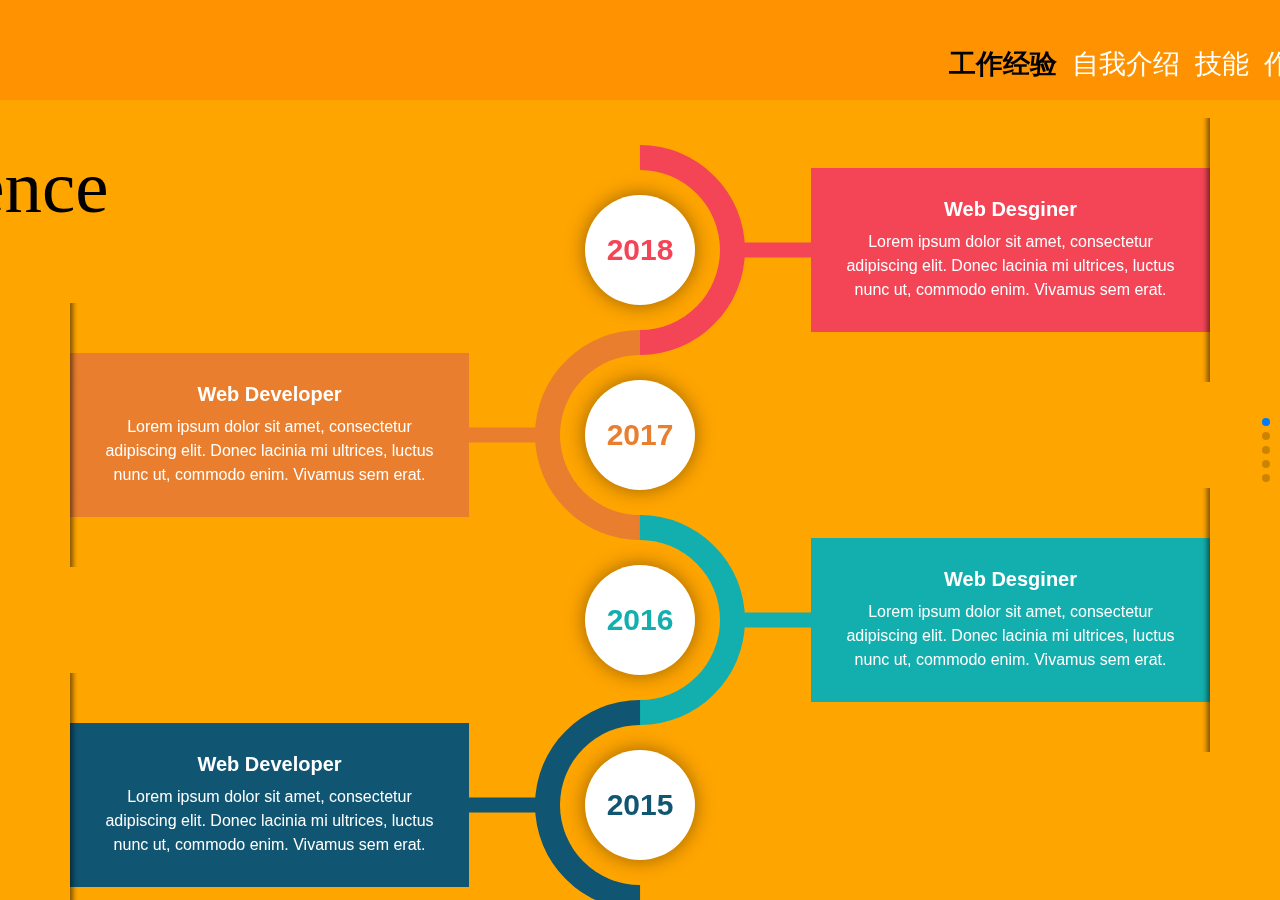
==== index.html @ 0340522d "test" ====
<!DOCTYPE html>
<html lang="en">
<head>
	<meta charset="UTF-8">
	<title>Document</title>
	<script src="https://cdn.bootcss.com/jquery/3.2.1/jquery.slim.min.js" integrity="sha384-KJ3o2DKtIkvYIK3UENzmM7KCkRr/rE9/Qpg6aAZGJwFDMVNA/GpGFF93hXpG5KkN" crossorigin="anonymous"></script>
	<link rel="stylesheet" href="./css/bootstrap.min.css">
	<link rel="stylesheet" href="./css/swiper.min.css">
	<script src="../../Desktop/resume/lib/swiper.min.js"></script>
	<script src="./lib/TweenMax.min.js"></script>
  	<link rel="stylesheet" href="https://cdnjs.cloudflare.com/ajax/libs/animate.css/3.5.2/animate.min.css">
	<script src='./lib/wow.js'></script>
	<link rel="stylesheet" type="text/css" href="./css/work.css">
	 <style>
    	html, body {
        position: relative;
        height: 100%;
        list-style: none;
   		 }
   		 body {
        background: #eee;
        font-family: Helvetica Neue, Helvetica, Arial, sans-serif;
        font-size: 14px;
        color:#000;
        margin: 0;
        padding: 0;
    	}
  
		#head{
			background-color: rgba(255, 144, 0, 0.9);
			height: 100px;
			width: 100%;
			position: fixed;
			top: 0;
			z-index: 10;
		}
		.nav{
			left: 73%;
			position: relative;
		}
		li{
			list-style: none;
		}
		.nav-item{
			font-weight: bold;
			font-size: 27px;
			margin-top: 30px;
			color: white;
			float: left;
			margin-left: 15px;
		}
   		 .swiper-container {
        width: 100%;
        height: 100%;
        margin-left: auto;
        margin-right: auto;
   		 }
   		 .swiper-slide {
        text-align: center;
        font-size: 18px;
        background: #fff;
        /* Center slide text vertically */
        display: -webkit-box;
        display: -ms-flexbox;
        display: -webkit-flex;
        display: flex;
        -webkit-box-pack: center;
        -ms-flex-pack: center;
        -webkit-justify-content: center;
        justify-content: center;
        -webkit-box-align: center;
        -ms-flex-align: center;
        -webkit-align-items: center;
        align-items: center;
  		  }
   	 	.swiper-slide{
    	background-color: orange;
   		 }
  		.show-item img{
			width: 300px;
			height: 300px;
		}
		.show-item
		{
			float: left;
			position: relative;
			margin: 5px 65px;
			list-style: none;
		}
		#skills p{
			font-size: 25px;
			font-weight: bold;
			position: relative;
			font-family: "方正姚体";
			margin: 5 auto;
		}
		#contact{
			background-color:rgba(255, 144, 0, 0.9);
		}
		#contact p{
			font-size: 25px;
			font-weight: bold;
			position: relative;
			margin: 50px auto;
		}
		.about{
			width: 150px;
			height: 150px;
			border-radius: 50%;
			background-color: #999;
			left: 43%;
			position: relative;
			margin-bottom: 50px;
		}
		.about img{
			width: 150px;
			height: 150px;
			border-radius: 50%;

		}
		#introduce p{
			margin: 3px;
			font-size: 22px;
			text-align: center;
		}
		#skills .progress {
   		 position: relative;
    	 left: 30%;
   		 height: 24px;
   		 width: 450px;
		}
		h1{		
			font-size: 75px;
			font-family: "方正姚体";
			position: relative;
			left: -700px;
			top: 200px;
		}
		#Experience h1{
			top:120px;
		}
		#skills h1{
			top:-100px;
		}
		#introduce h1{
			top: -100px;
		}
		#production h1{
			top: -100px;
			left: -700px;
		}
		#contact h1{
			top: -200px;
		}
		h2 {
  		font-size: var(--h2-fs);
  		text-align: center;
  		color: var(--primary-clr);
		}

		.letter-wrap {
		  display: inline-block;
		  position: relative;
		}
		
		.letter-wrap * {
		  pointer-events: none;
		}
		
		.letter-wrap__word {
		  display: inline-flex;
		  position: relative;
		  overflow: hidden;
		}
		
		.letter-wrap__char {
		  display: inline-block;
		  position: relative;
		  text-transform: uppercase;
		}
		.letter-wrap__char-inner {
		  display: inline-block;
		}
		.letter-wrap__char-inner:after {
		  content: attr(data-letter);
		  position: absolute;
		  top: 100%;
		  left: 0;
		  color: var(--secondary-clr);
		}
		h2{
			color: white;
		}
		h2:hover{
			color: black;
			font-weight: bolder;
		}
		.bt1{
			color: black;
			font-weight: bold;
		}
		.works-item{
		float: left;
		overflow: hidden;
		}
		.works-item img{
			width: 400px;
			height: 400px;
			margin-left: 50px;
		}
		.works-list{
		position: relative;
		}
    </style>
</head>
<body>
    <!-- Swiper -->
	<div id="head">
		<ul class="nav">
			<li class='nav-item'><h2 class="letter-wrap bt1" data-stagger="-0.065">工作经验</h2></li>
			<li class='nav-item'><h2 class="letter-wrap bt2" data-stagger="-0.065">自我介绍</h2></li>
			<li class='nav-item'><h2 class="letter-wrap bt3" data-stagger="-0.065">技能</h2></li>
			<li class='nav-item'><h2 class="letter-wrap bt4" data-stagger="-0.065">作品</h2></li>
			<li class='nav-item'><h2 class="letter-wrap bt5" data-stagger="-0.065">联系我</h2></li>
		</ul>
	</div>
            <!-- --------------------------------------------------------------------- -->

    <div class="swiper-container swiper-container-vertical a">
        <div class="swiper-wrapper">
            <div class="swiper-slide swiper-slide-active" style="height: 943px; margin-bottom: 30px;">
            	<div class='wrap_item'id="Experience">
				<h1 class="wow tada infinite" data-wow-duration="2s" >Experience</h1>

<div class="demo">
	<div class="container">
		<div class="row">
			<div class="col-md-12">
				<div class="main-timeline">
					<div class="timeline">
						<div class="timeline-icon"><span class="year">2018</span></div>
						<div class="timeline-content">
							<h3 class="title">Web Desginer</h3>
							<p class="description">
								Lorem ipsum dolor sit amet, consectetur adipiscing elit. Donec lacinia mi ultrices, luctus nunc ut, commodo enim. Vivamus sem erat.
							</p>
						</div>
					</div>

					<div class="timeline">
						<div class="timeline-icon"><span class="year">2017</span></div>
						<div class="timeline-content">
							<h3 class="title">Web Developer</h3>
							<p class="description">
								Lorem ipsum dolor sit amet, consectetur adipiscing elit. Donec lacinia mi ultrices, luctus nunc ut, commodo enim. Vivamus sem erat.
							</p>
						</div>
					</div>

					<div class="timeline">
						<div class="timeline-icon"><span class="year">2016</span></div>
						<div class="timeline-content">
							<h3 class="title">Web Desginer</h3>
							<p class="description">
								Lorem ipsum dolor sit amet, consectetur adipiscing elit. Donec lacinia mi ultrices, luctus nunc ut, commodo enim. Vivamus sem erat.
							</p>
						</div>
					</div>

					<div class="timeline">
						<div class="timeline-icon"><span class="year">2015</span></div>
						<div class="timeline-content">
							<h3 class="title">Web Developer</h3>
							<p class="description">
								Lorem ipsum dolor sit amet, consectetur adipiscing elit. Donec lacinia mi ultrices, luctus nunc ut, commodo enim. Vivamus sem erat.
							</p>
						</div>
					</div>
				</div>
			</div>
		</div>
	</div>
</div>
				<!-- <div class='show'>
				<ul class='show-list'>
					<li class='show-item'><img src="https://ss1.bdstatic.com/70cFvXSh_Q1YnxGkpoWK1HF6hhy/it/u=2952651959,1925050860&fm=200&gp=0.jpg" alt=""></li>
					<li class='show-item'><img src="https://ss1.bdstatic.com/70cFvXSh_Q1YnxGkpoWK1HF6hhy/it/u=2952651959,1925050860&fm=200&gp=0.jpg" alt=""></li>
					<li class='show-item'><img src="https://ss1.bdstatic.com/70cFvXSh_Q1YnxGkpoWK1HF6hhy/it/u=2952651959,1925050860&fm=200&gp=0.jpg" alt=""></li>
					<li class='show-item'><img src="https://ss1.bdstatic.com/70cFvXSh_Q1YnxGkpoWK1HF6hhy/it/u=2952651959,1925050860&fm=200&gp=0.jpg" alt=""></li>
				</ul>
			</div> -->
		</div>
            </div>
            <!-- --------------------------------------------------------------------- -->

            <div class="swiper-slide swiper-slide-next b" style="height: 943px; margin-bottom: 30px;">
            	<div class='wrap_item'id="introduce">
			<h1>About me</h1>
			<div class="about"><img src="./images/1.png" alt=""></div>
			<p>**************************************************************************************************</p>
			<p>**************************************************************************************************</p>
			<p>**************************************************************************************************</p>
		</div>
            </div>
            <!-- --------------------------------------------------------------------- -->

            <div class="swiper-slide c" style="height: 943px; margin-bottom: 30px;">
            		<div class='wrap_item'id="skills">
						<h1>Skills</h1>
			<div class="container">
				<div class="progress">
  					<div class="progress-bar progress-bar-info progress-bar-striped active myprogress" role="progressbar" aria-valuenow="60" aria-valuemin="0" aria-valuemax="100" style="width: 60%">60%
  					</div>
				</div>
				<p>java</p>

				<div class="progress" >
  					<div class="progress-bar progress-bar-success progress-bar-striped active" role="progressbar" aria-valuenow="55" aria-valuemin="0" aria-valuemax="100" style="width: 55%">55%
  					</div>
				</div>
				<p>html</p>

				<div class="progress">
  					<div class="progress-bar progress-bar-warning progress-bar-striped active" role="progressbar" aria-valuenow="45" aria-valuemin="0" aria-valuemax="100" style="width: 45%">45%
  					</div>
				</div>
				<p>JS</p>

				<div class="progress">
  					<div class="progress-bar progress-bar-danger progress-bar-striped active" role="progressbar" aria-valuenow="50" aria-valuemin="0" aria-valuemax="100" style="width: 50%">50%
  					</div>
				</div>
				<p>JQuery</p>
			</div>
		</div>
            </div>
            <!-- --------------------------------------------------------------------- -->
            <div class="swiper-slide d" style="height: 943px; margin-bottom: 30px;">
            	<div class='wrap_item'id="production">
			<h1>Works</h1>
					<ul class="works-list">
						<li class="works-item"><img src="https://timgsa.baidu.com/timg?image&quality=80&size=b9999_10000&sec=1536829985&di=4e053c3308e40d4233c97bec6841daa7&imgtype=jpg&er=1&src=http%3A%2F%2Fimg.mp.itc.cn%2Fupload%2F20170217%2Fa61493956cbb4944902d095271ad7413_th.png" alt=""></li>
						<li class="works-item"><img src="https://timgsa.baidu.com/timg?image&quality=80&size=b9999_10000&sec=1536829985&di=4e053c3308e40d4233c97bec6841daa7&imgtype=jpg&er=1&src=http%3A%2F%2Fimg.mp.itc.cn%2Fupload%2F20170217%2Fa61493956cbb4944902d095271ad7413_th.png" alt=""></li>
						<li class="works-item"><img src="https://timgsa.baidu.com/timg?image&quality=80&size=b9999_10000&sec=1536829985&di=4e053c3308e40d4233c97bec6841daa7&imgtype=jpg&er=1&src=http%3A%2F%2Fimg.mp.itc.cn%2Fupload%2F20170217%2Fa61493956cbb4944902d095271ad7413_th.png" alt=""></li>
						<li class="works-item"><img src="https://timgsa.baidu.com/timg?image&quality=80&size=b9999_10000&sec=1536829985&di=4e053c3308e40d4233c97bec6841daa7&imgtype=jpg&er=1&src=http%3A%2F%2Fimg.mp.itc.cn%2Fupload%2F20170217%2Fa61493956cbb4944902d095271ad7413_th.png" alt=""></li>
					</ul>
				</div>
            </div>
            <!-- --------------------------------------------------------------------- -->

            <div class="swiper-slide e" style="height: 943px; margin-bottom: 30px;">
            	<div class='wrap_item'id="contact">
			<h1>Contact me</h1>
			<p>联系电话：110</p>
			<p>联系qq：1111111</p>
				</div>
            </div>

        </div>
            <!-- --------------------------------------------------------------------- -->

        <!-- Add Pagination -->
        <div class="swiper-pagination swiper-pagination-clickable swiper-pagination-bullets">
        <span class="swiper-pagination-bullet swiper-pagination-bullet-active" tabindex="0" role="button" aria-label="Go to slide 1">
            </span>
            <span class="swiper-pagination-bullet" tabindex="0" role="button" aria-label="Go to slide 2"></span>
            <span class="swiper-pagination-bullet" tabindex="0" role="button" aria-label="Go to slide 3"></span>
            <span class="swiper-pagination-bullet" tabindex="0" role="button" aria-label="Go to slide 4"></span>
            <span class="swiper-pagination-bullet" tabindex="0" role="button" aria-label="Go to slide 5"></span>
        </div>
    <span class="swiper-notification" aria-live="assertive" aria-atomic="true"></span></div>


    <!-- Initialize Swiper -->
    <script>

    new WOW().init();
    $(".works-item").eq(0).mouseover(function(event) {
    		$(".works-item").eq(0).addClass('animated pulse infinite');

    }); 
    $(".works-item").eq(1).mouseover(function(event) {
    		$(".works-item").eq(1).addClass('animated bounce infinite');

    });
     $(".works-item").eq(2).mouseover(function(event) {
    		$(".works-item").eq(2).addClass('animated swing infinite');

    });
      $(".works-item").eq(3).mouseover(function(event) {
    		$(".works-item").eq(3).addClass('animated tada infinite');

    });
      $(".works-item").eq(0).mouseout(function(event) {
    		$(".works-item").eq(0).removeClass('animated pulse infinite');
    		
    }); 
    $(".works-item").eq(1).mouseout(function(event) {
    		$(".works-item").eq(1).removeClass('animated bounce infinite');

    });
     $(".works-item").eq(2).mouseout(function(event) {
    		$(".works-item").eq(2).removeClass('animated swing infinite');

    });
      $(".works-item").eq(3).mouseout(function(event) {
    		$(".works-item").eq(3).removeClass('animated tada infinite');

    });
    var swiper = new Swiper('.swiper-container', {
        direction: 'vertical',
        slidesPerView: 1,
        spaceBetween: 30,
        mousewheel: true,
        pagination: {
          el: '.swiper-pagination',
          clickable: true,
        },
        // virtual: {
        slides:["a","b","c","d","e"],
        on:{
        	slideChangeTransitionEnd: function(){
      		$(".letter-wrap").css('color', 'white');
      		$(".letter-wrap").eq(this.activeIndex).css('color', 'black');
        	
      				//alert(this.activeIndex);//切换结束时，告诉我现在是第几个slide
    		}
        }
    // }
    });

       document.querySelector('.bt1').addEventListener('click', function (e) {
      e.preventDefault();
      swiper.slideTo(0, 1000);
      $(".letter-wrap").css('color', 'white');
      $(".bt1").css('color', 'black');
    });
	   document.querySelector('.bt2').addEventListener('click', function (e) {
      e.preventDefault();
      swiper.slideTo(1, 1000);
      $(".letter-wrap").css('color', 'white');
      $(".bt2").css('color', 'black');
    });
	   document.querySelector('.bt3').addEventListener('click', function (e) {
      e.preventDefault();
      swiper.slideTo(2, 1000);
      $(".letter-wrap").css('color', 'white');
      $(".bt3").css('color', 'black');

    });
	   document.querySelector('.bt4').addEventListener('click', function (e) {
      e.preventDefault();
      swiper.slideTo(3, 1000);
      $(".letter-wrap").css('color', 'white');
      $(".bt4").css('color', 'black');
    });
	   document.querySelector('.bt5').addEventListener('click', function (e) {
      e.preventDefault();
      swiper.slideTo(4, 1000);
      $(".letter-wrap").css('color', 'white');
      $(".bt5").css('color', 'black');
    });


    const letterWrapClass = 'letter-wrap';
	const letterWrapElements = document.getElementsByClassName(letterWrapClass);
	[...letterWrapElements].forEach(el => {
	  letterWrap(el, letterWrapClass);
	  letterAnimation(el, letterWrapClass);
	});
	



function letterWrap(el, cls) {
  const words = el.textContent.split(' ');
  const letters = [];
  
  cls = cls || 'letter-wrap'
  
  words.forEach(word => {
    let html = '';
    for (var letter in word) {
      html += `
        <span class="${cls}__char">
          <span class="${cls}__char-inner" data-letter="${word[letter]}">
            ${word[letter]}
          </span>
        </span>
      `;
    };
    
    let wrappedWords = `<span class="${cls}__word">${html}</span>`;
    letters.push(wrappedWords);
  });
  
  return el.innerHTML = letters.join(' ');
}

function letterAnimation(el, cls) {
  const tl = new TimelineMax({ paused: true });
  const characters = el.querySelectorAll(`.${cls}__char-inner`);
  const duration = el.hasAttribute('data-duration') ? el.dataset.duration : 0.3;
  const stagger = el.hasAttribute('data-stagger') ? el.dataset.stagger : 0.03;
  
  el.animation = tl.staggerTo(characters, duration, {
    y: '-100%',
    ease: Power4.easeOut
  }, stagger);
      
  el.addEventListener('mouseenter', (event) => event.currentTarget.animation.play());
  el.addEventListener('mouseout', (event) => el.animation.reverse());
}
</script>
    </script>
</body>
</html>
---- css/work.css ----
.main-timeline{
	overflow: hidden;
	position: relative;
}
.main-timeline .timeline{
	position: relative;
	margin-top: -79px;
}
.main-timeline .timeline:first-child{ margin-top: 0; }
.main-timeline .timeline:before,
.main-timeline .timeline:after{
	content: "";
	display: block;
	width: 100%;
	clear: both;
}
.main-timeline .timeline:before{
	content: "";
	width: 100%;
	height: 100%;
	box-shadow: -8px 0 5px -5px rgba(0, 0, 0, 0.5) inset;
	position: absolute;
	top: 0;
	right: 0;
	z-index: 2;
}
.main-timeline .timeline-icon{
	width: 210px;
	height: 210px;
	border-radius: 50%;
	border: 25px solid transparent;
	border-top-color: #f44556;
	border-right-color: #f44556;
	margin: auto;
	position: absolute;
	top: 0;
	left: 0;
	bottom: 0;
	right: 0;
	z-index: 1;
	transform: rotate(45deg);
}
.main-timeline .year{
	display: block;
	width: 110px;
	height: 110px;
	line-height: 110px;
	border-radius: 50%;
	background: #fff;
	box-shadow: 0 0 20px rgba(0,0,0,0.4);
	margin: auto;
	font-size: 30px;
	font-weight: bold;
	color: #f44556;
	text-align: center;
	position: absolute;
	top: 0;
	left: 0;
	bottom: 0;
	right: 0;
	transform: rotate(-45deg);
}
.main-timeline .timeline-content{
	width: 35%;
	float: right;
	background: #f44556;
	padding: 30px 20px;
	margin: 50px 0;
	z-index: 1;
	position: relative;
}
.main-timeline .timeline-content:before{
	content: "";
	width: 20%;
	height: 15px;
	background: #f44556;
	position: absolute;
	top: 50%;
	left: -20%;
	z-index: -1;
	transform: translateY(-50%);
}
.main-timeline .title{
	font-size: 20px;
	font-weight: bold;
	color: #fff;
	margin: 0 0 10px 0;
}
.main-timeline .description{
	font-size: 16px;
	color: #fff;
	line-height: 24px;
	margin: 0;
}
.main-timeline .timeline:nth-child(2n):before{ box-shadow: 8px 0 5px -5px rgba(0, 0, 0, 0.5) inset; }
.main-timeline .timeline:nth-child(2n) .timeline-icon{ transform: rotate(-135deg); }
.main-timeline .timeline:nth-child(2n) .year{ transform: rotate(135deg); }
.main-timeline .timeline:nth-child(2n) .timeline-content{ float: left; }
.main-timeline .timeline:nth-child(2n) .timeline-content:before{
	left: auto;
	right: -20%;
}
.main-timeline .timeline:nth-child(2n) .timeline-icon{
	border-top-color: #e97e2e;
	border-right-color: #e97e2e;
}
.main-timeline .timeline:nth-child(2n) .year{ color: #e97e2e; }
.main-timeline .timeline:nth-child(2n) .timeline-content,
.main-timeline .timeline:nth-child(2n) .timeline-content:before{ background: #e97e2e; }
.main-timeline .timeline:nth-child(3n) .timeline-icon{
	border-top-color: #13afae;
	border-right-color: #13afae;
}
.main-timeline .timeline:nth-child(3n) .year{ color: #13afae; }
.main-timeline .timeline:nth-child(3n) .timeline-content,
.main-timeline .timeline:nth-child(3n) .timeline-content:before{ background: #13afae; }
.main-timeline .timeline:nth-child(4n) .timeline-icon{
	border-top-color: #105572;
	border-right-color: #105572;
}
.main-timeline .timeline:nth-child(4n) .year{ color: #105572; }
.main-timeline .timeline:nth-child(4n) .timeline-content,
.main-timeline .timeline:nth-child(4n) .timeline-content:before{ background: #105572; }
@media only screen and (max-width: 1199px){
	.main-timeline .timeline{ margin-top: -103px; }
	.main-timeline .timeline-content:before{ left: -18%; }
	.main-timeline .timeline:nth-child(2n) .timeline-content:before{ right: -18%; }
}
@media only screen and (max-width: 990px){
	.main-timeline .timeline{ margin-top: -127px; }
	.main-timeline .timeline-content:before{ left: -2%; }
	.main-timeline .timeline:nth-child(2n) .timeline-content:before{ right: -2%; }
}
@media only screen and (max-width: 767px){
	.main-timeline .timeline{
		margin-top: 0;
		overflow: hidden;
	}
	.main-timeline .timeline:before,
	.main-timeline .timeline:nth-child(2n):before{
		box-shadow: none;
	}
	.main-timeline .timeline-icon,
	.main-timeline .timeline:nth-child(2n) .timeline-icon{
		margin-top: -30px;
		margin-bottom: 20px;
		position: relative;
		transform: rotate(135deg);
	}
	.main-timeline .year,
	.main-timeline .timeline:nth-child(2n) .year{ transform: rotate(-135deg); }
	.main-timeline .timeline-content,
	.main-timeline .timeline:nth-child(2n) .timeline-content{
		width: 100%;
		float: none;
		border-radius: 0 0 20px 20px;
		text-align: center;
		padding: 25px 20px;
		margin: 0 auto;
	}
	.main-timeline .timeline-content:before,
	.main-timeline .timeline:nth-child(2n) .timeline-content:before{
		width: 15px;
		height: 25px;
		position: absolute;
		top: -22px;
		left: 50%;
		z-index: -1;
		transform: translate(-50%,0);
	}
}
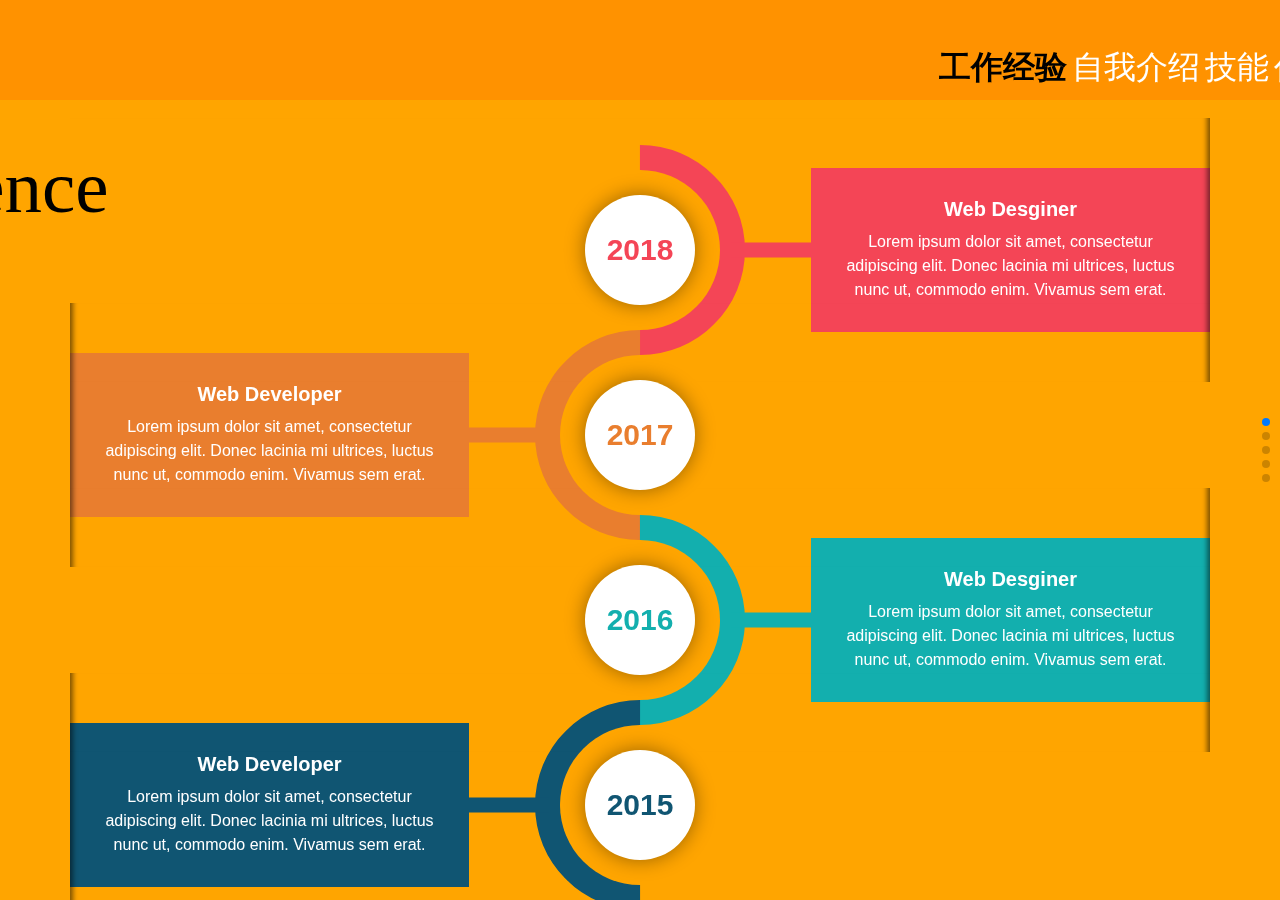
==== commit 846bc7f0: "index" ====
--- a/index.html
+++ b/index.html
@@ -6,7 +6,7 @@
 	<script src="https://cdn.bootcss.com/jquery/3.2.1/jquery.slim.min.js" integrity="sha384-KJ3o2DKtIkvYIK3UENzmM7KCkRr/rE9/Qpg6aAZGJwFDMVNA/GpGFF93hXpG5KkN" crossorigin="anonymous"></script>
 	<link rel="stylesheet" href="./css/bootstrap.min.css">
 	<link rel="stylesheet" href="./css/swiper.min.css">
-	<script src="../../Desktop/resume/lib/swiper.min.js"></script>
+	<script src="./lib/swiper.min.js"></script>
 	<script src="./lib/TweenMax.min.js"></script>
   	<link rel="stylesheet" href="https://cdnjs.cloudflare.com/ajax/libs/animate.css/3.5.2/animate.min.css">
 	<script src='./lib/wow.js'></script>
@@ -43,11 +43,11 @@
 		}
 		.nav-item{
 			font-weight: bold;
-			font-size: 27px;
+			font-size: 32px;
 			margin-top: 30px;
 			color: white;
 			float: left;
-			margin-left: 15px;
+			margin-left: 5px;
 		}
    		 .swiper-container {
         width: 100%;
@@ -96,12 +96,10 @@
 		}
 		#contact{
 			background-color:rgba(255, 144, 0, 0.9);
-		}
-		#contact p{
-			font-size: 25px;
-			font-weight: bold;
-			position: relative;
-			margin: 50px auto;
+			box-shadow: 10px 10px 5px #deea52;
+			width: 600px;
+			height: 600px;
+			border-radius: 50%;
 		}
 		.about{
 			width: 150px;
@@ -150,7 +148,7 @@
 			left: -700px;
 		}
 		#contact h1{
-			top: -200px;
+			top: -50px;
 		}
 		h2 {
   		font-size: var(--h2-fs);
@@ -210,6 +208,15 @@
 		}
 		.works-list{
 		position: relative;
+		}
+		.e p{
+			font-family: "圆体";
+			color: white;
+			margin-bottom: 5px;
+			font-size: 30px;
+			font-weight: bold;
+			position: relative;
+			margin: 15px auto;
 		}
     </style>
 </head>
@@ -351,8 +358,11 @@
             <div class="swiper-slide e" style="height: 943px; margin-bottom: 30px;">
             	<div class='wrap_item'id="contact">
 			<h1>Contact me</h1>
-			<p>联系电话：110</p>
-			<p>联系qq：1111111</p>
+			<p class="letter-wrap" data-stagger="-0.065">联系电话：110</p>
+			<br>
+			<p class="letter-wrap" data-stagger="-0.065">联系qq：1111111</p>
+			<br>
+			<p class="letter-wrap" data-stagger="-0.065">邮箱：11111111@qq.com</p>
 				</div>
             </div>
 
@@ -375,36 +385,38 @@
     <script>
 
     new WOW().init();
+    $("#contact").mouseover(function(event) {
+        $("#contact").eq(0).addClass('animated pulse ');});
     $(".works-item").eq(0).mouseover(function(event) {
-    		$(".works-item").eq(0).addClass('animated pulse infinite');
-
+    		$(".works-item").eq(0).addClass('animated pulse ');
+// infinite
     }); 
     $(".works-item").eq(1).mouseover(function(event) {
-    		$(".works-item").eq(1).addClass('animated bounce infinite');
+    		$(".works-item").eq(1).addClass('animated bounce ');
 
     });
      $(".works-item").eq(2).mouseover(function(event) {
-    		$(".works-item").eq(2).addClass('animated swing infinite');
+    		$(".works-item").eq(2).addClass('animated swing ');
 
     });
       $(".works-item").eq(3).mouseover(function(event) {
-    		$(".works-item").eq(3).addClass('animated tada infinite');
+    		$(".works-item").eq(3).addClass('animated tada ');
 
     });
       $(".works-item").eq(0).mouseout(function(event) {
-    		$(".works-item").eq(0).removeClass('animated pulse infinite');
+    		$(".works-item").eq(0).removeClass('animated pulse ');
     		
     }); 
     $(".works-item").eq(1).mouseout(function(event) {
-    		$(".works-item").eq(1).removeClass('animated bounce infinite');
+    		$(".works-item").eq(1).removeClass('animated bounce ');
 
     });
      $(".works-item").eq(2).mouseout(function(event) {
-    		$(".works-item").eq(2).removeClass('animated swing infinite');
+    		$(".works-item").eq(2).removeClass('animated swing ');
 
     });
       $(".works-item").eq(3).mouseout(function(event) {
-    		$(".works-item").eq(3).removeClass('animated tada infinite');
+    		$(".works-item").eq(3).removeClass('animated tada ');
 
     });
     var swiper = new Swiper('.swiper-container', {
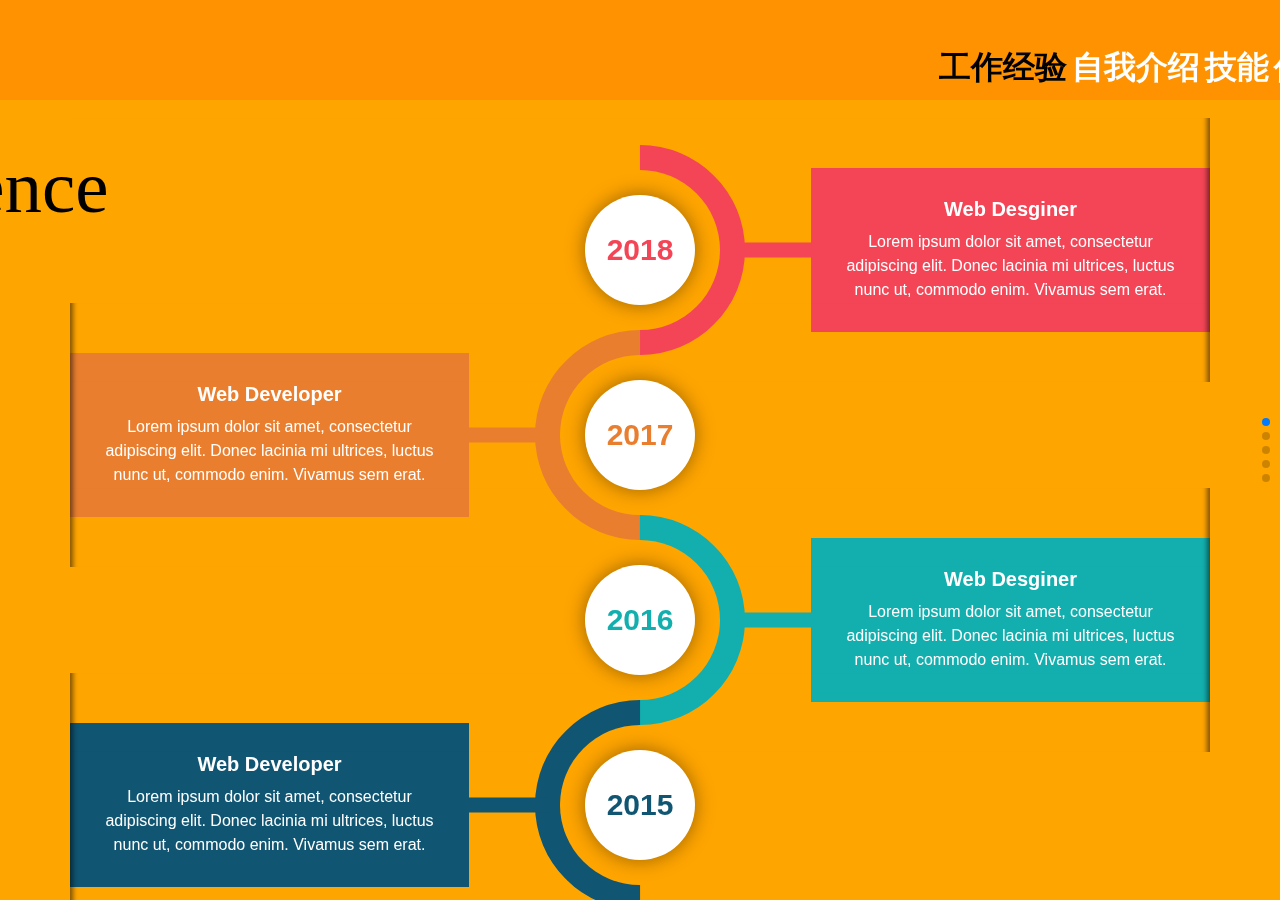
==== commit c3ebf02a: "index2" ====
--- a/index.html
+++ b/index.html
@@ -188,6 +188,8 @@
 		}
 		h2{
 			color: white;
+			font-weight: bolder;
+			
 		}
 		h2:hover{
 			color: black;
